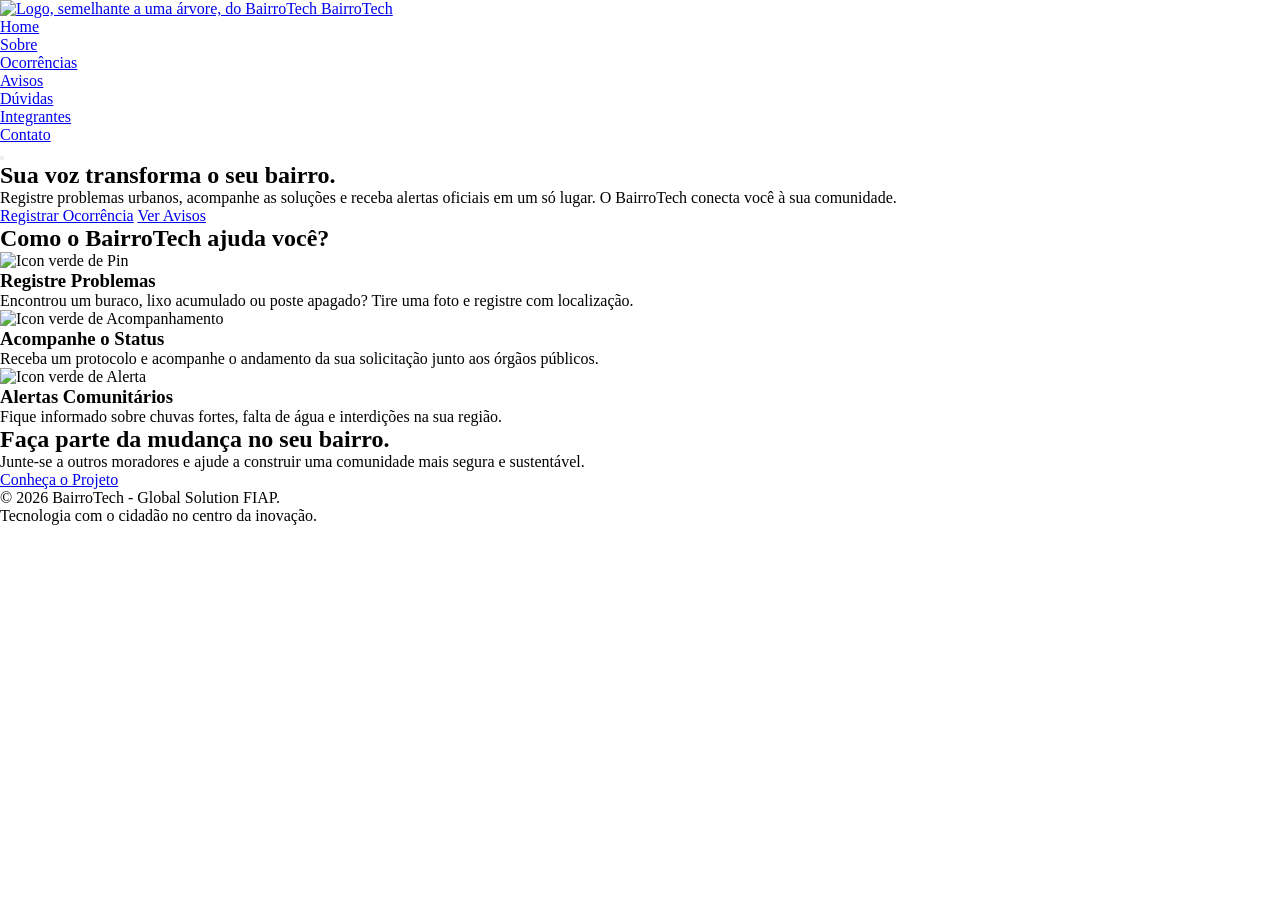
==== index.html @ 001dce19 "feat: cria estrutura inicial do index e adiciona paleta de cores no css" ====
<!DOCTYPE html>
<html lang="pt-BR">
  <head>
      <meta charset="UTF-8">
      <meta name="viewport" content="width=device-width, initial-scale=1.0">
      <!--título da aba do navegador-->
      <title>BairroTech | Tecnologia com o cidadão</title>
      <!--descrição do site para SEO(Google)-->
      <meta name="description" content="Plataforma digital para registro de ocorrências urbanas e avisos comunitários. Projeto CitizenTech - FIAP.">
      <!--fontes do Google Fonts-->
      <link rel="preconnect" href="https://fonts.googleapis.com">
      <link rel="preconnect" href="https://fonts.gstatic.com" crossorigin>
      <link href="https://fonts.googleapis.com/css2?family=Inter:wght@400;500;600&family=Montserrat:wght@700&display=swap" rel="stylesheet">
      <!--arquivo css principal-->
      <link rel="stylesheet" href="css/style.css">
   </head>
   <body>
       <!--cabeçalho e menu-->
       <header class="header">
           <div class="container header-content">
              <!-- Logo (usando a imagem que você vai salvar) -->
               <a href="index.html" class="logo">
                  <img src="assets/images/logo_BairroTech_vs.png" alt="Logo, semelhante a uma árvore, do BairroTech" width="40">
                  <span>BairroTech</span>
               </a>

              <nav>
                 <ul class="menu">
                      <li><a href="index.html" class="ativo">Home</a></li>
                      <li><a href="sobre.html">Sobre</a></li>
                      <li><a href="ocorrencias.html">Ocorrências</a></li>
                      <li><a href="avisos.html">Avisos</a></li>
                      <li><a href="faq.html">Dúvidas</a></li>
                      <li><a href="integrantes.html">Integrantes</a></li>
                      <li><a href="contato.html">Contato</a></li>
                 </ul>
               </nav>

               <!-- Botão do Menu Mobile (Hambúrguer) -->
               <button class="menu-btn" id="btn-mobile" aria-label="Abrir Menu">
                   <span></span>
                   <span></span>
                   <span></span>
               </button>
           </div>
       </header>
       <main>
           <!-- SEÇÃO HERO (A primeira coisa que o usuário vê) -->
          <section class="hero">
              <div class="container hero-content">
                  <h1>Sua voz transforma o seu bairro.</h1>
                  <p>Registre problemas urbanos, acompanhe as soluções e receba alertas oficiais em um só lugar. O BairroTech conecta você à sua comunidade.</p>
                   <div class="hero-botoes">
                      <a href="ocorrencias.html" class="btn">Registrar Ocorrência</a>
                      <a href="avisos.html" class="btn btn-secundario">Ver Avisos</a>
                  </div>
               </div>
          </section>

          <!-- SEÇÃO: COMO FUNCIONA (Cards explicativos) -->
          <section class="como-funciona">
              <div class="container">
                  <h2>Como o BairroTech ajuda você?</h2>
                
                  <div class="cards-grid">
                      <!-- Card 1 -->
                      <article class="card">
                          <!-- Use um ícone ou emoji simples para o primeiro semestre -->
                          <div class="card-icon"><img src="assets/icons/pin.svg" alt="Icon verde de Pin" class="card-icon-img"></div>
                          <h3>Registre Problemas</h3>
                          <p>Encontrou um buraco, lixo acumulado ou poste apagado? Tire uma foto e registre com localização.</p>
                      </article>

                      <!-- Card 2 -->
                      <article class="card">
                          <div class="card-icon"><img src="assets/icons/acompanha.svg" alt="Icon verde de Acompanhamento" class="card-icon-img"></div>
                          <h3>Acompanhe o Status</h3>
                          <p>Receba um protocolo e acompanhe o andamento da sua solicitação junto aos órgãos públicos.</p>
                      </article>

                       <!-- Card 3 -->
                      <article class="card">
                          <div class="card-icon"><img src="assets/icons/alerta.svg" alt=" Icon verde de Alerta" class="card-icon-img"></div>
                          <h3>Alertas Comunitários</h3>
                          <p>Fique informado sobre chuvas fortes, falta de água e interdições na sua região.</p>
                      </article>
                   </div>
                </div>
           </section>

          <!-- SEÇÃO: Chamada para ação -->
           <section class="cta-final">
               <div class="container">
                   <h2>Faça parte da mudança no seu bairro.</h2>
                   <p>Junte-se a outros moradores e ajude a construir uma comunidade mais segura e sustentável.</p>
                   <a href="sobre.html" class="btn">Conheça o Projeto</a>
               </div>
           </section>
       </main>
       <footer class="footer">
          <div class="container footer-content">
              <div class="footer-info">
                  <p>&copy; 2026 BairroTech - Global Solution FIAP.</p>
                  <p>Tecnologia com o cidadão no centro da inovação.</p>
              </div>
          </div>
       </footer>
   </body>
</html>
---- css/style.css ----
:root {
    /* - PALETA - */
    
    /* Fundos */
    --fundo-principal: #121212;     
    --fundo-card: #1E293B;          
    
    /* Destaques */
    --verde-destaque: #10B981;      
    --verde-hover: #059669;         
    /* Textos */
    --texto-principal: #FFFFFF;     
    --texto-secundario: #94A3B8;    
    
    /* Fontes */
    --font-titulos: 'Montserrat', sans-serif;
    --font-textos: 'Inter', sans-serif;
}
/* Reset básico de estilos */
* {
    margin: 0;
    padding: 0;
    box-sizing: border-box;
}
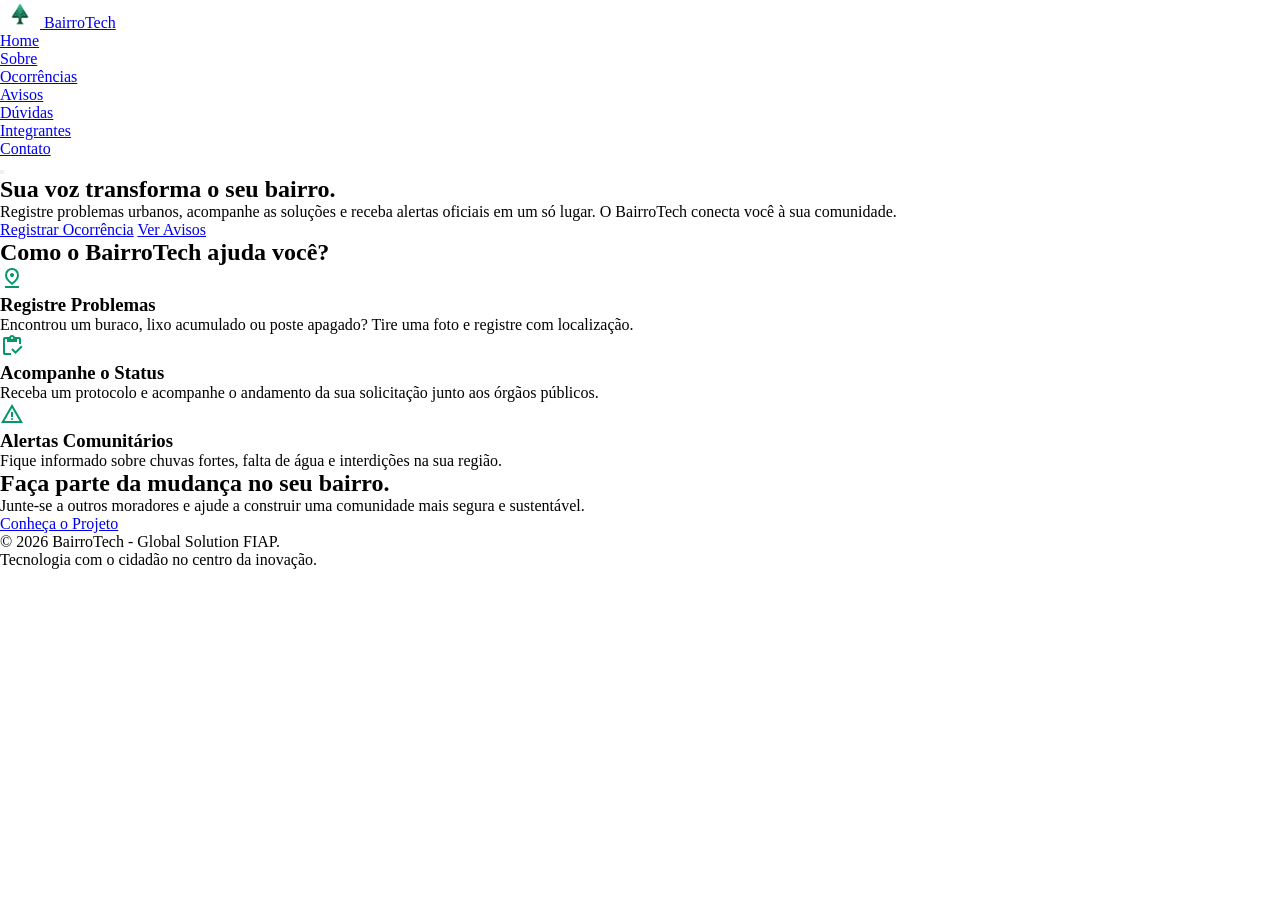
==== commit a9dbeb1b: "feat: correção do alt dos icons" ====
--- a/index.html
+++ b/index.html
@@ -66,7 +66,7 @@
                       <!-- Card 1 -->
                       <article class="card">
                           <!-- Use um ícone ou emoji simples para o primeiro semestre -->
-                          <div class="card-icon"><img src="assets/icons/pin.svg" alt="Icon verde de Pin" class="card-icon-img"></div>
+                          <div class="card-icon"><img src="assets/icons/pin.svg" alt="Icon verde de localização" class="card-icon-img"></div>
                           <h3>Registre Problemas</h3>
                           <p>Encontrou um buraco, lixo acumulado ou poste apagado? Tire uma foto e registre com localização.</p>
                       </article>
@@ -80,7 +80,7 @@
 
                        <!-- Card 3 -->
                       <article class="card">
-                          <div class="card-icon"><img src="assets/icons/alerta.svg" alt=" Icon verde de Alerta" class="card-icon-img"></div>
+                          <div class="card-icon"><img src="assets/icons/alerta.svg" alt=" Icon verde de alerta" class="card-icon-img"></div>
                           <h3>Alertas Comunitários</h3>
                           <p>Fique informado sobre chuvas fortes, falta de água e interdições na sua região.</p>
                       </article>
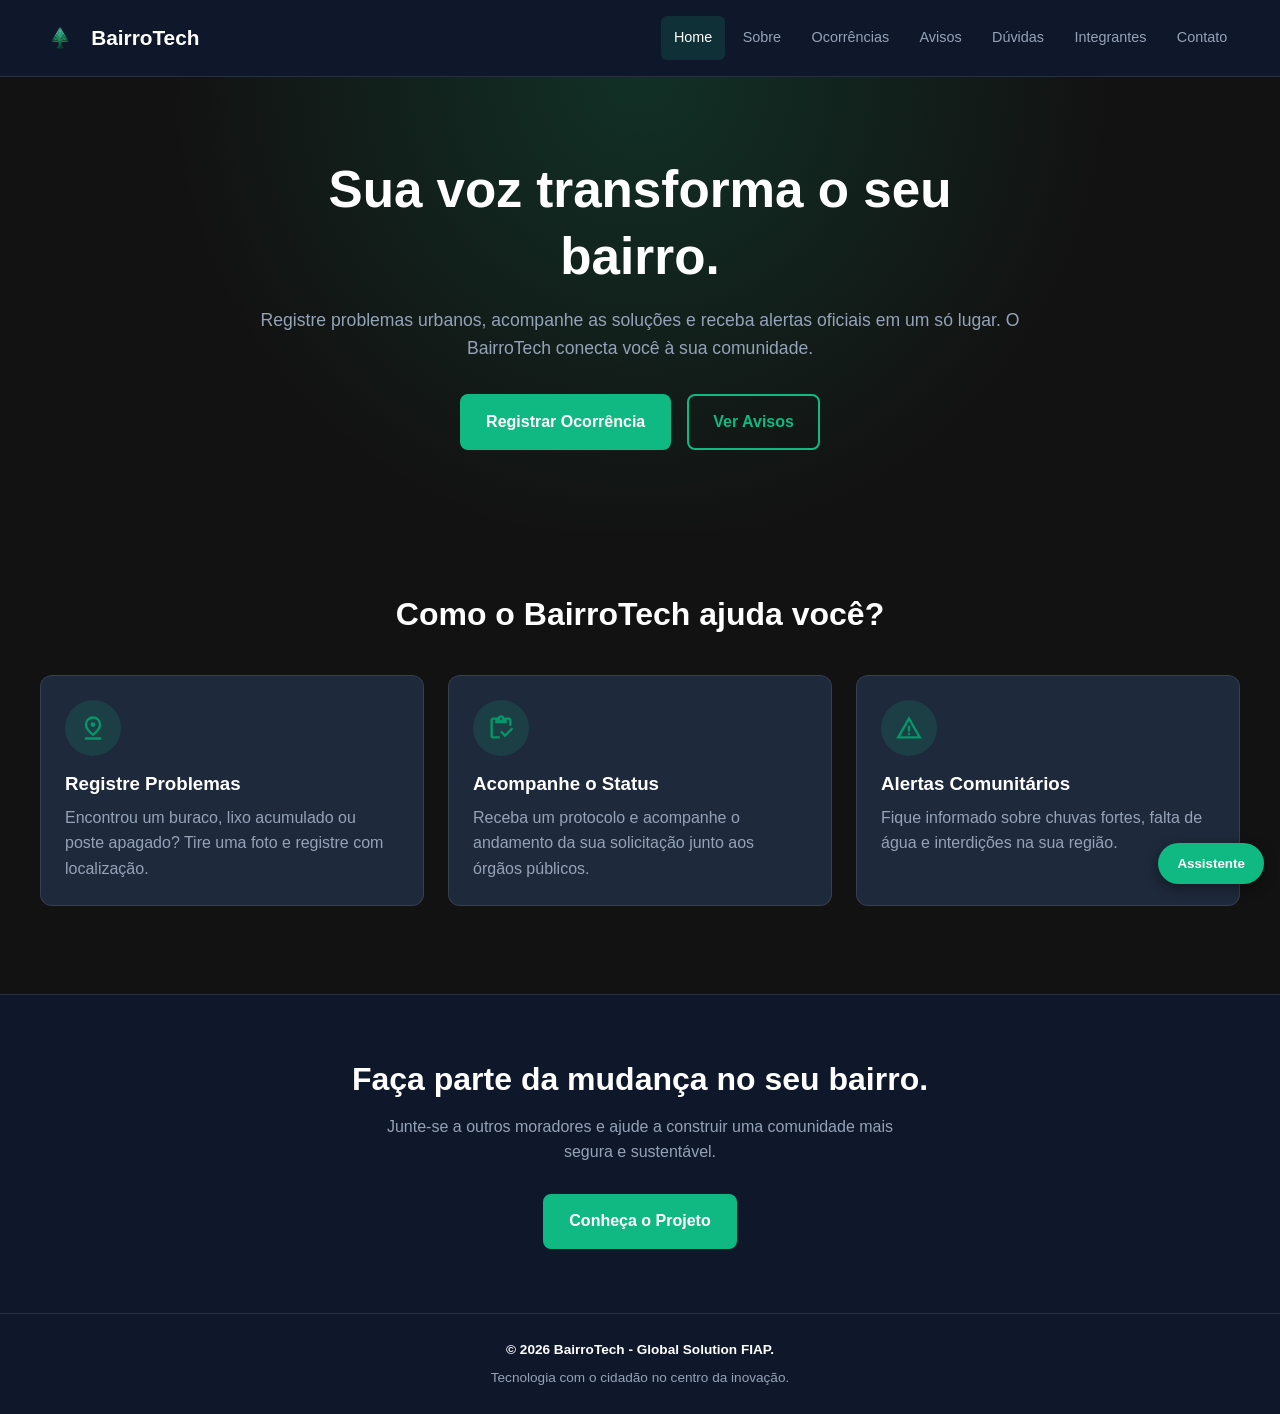
==== commit 294a782a: "feat: adiciona atalho para webchat em todas as páginas html" ====
--- a/index.html
+++ b/index.html
@@ -1,109 +1,150 @@
-<!DOCTYPE html>
+<!doctype html>
 <html lang="pt-BR">
   <head>
-      <meta charset="UTF-8">
-      <meta name="viewport" content="width=device-width, initial-scale=1.0">
-      <!--título da aba do navegador-->
-      <title>BairroTech | Tecnologia com o cidadão</title>
-      <!--descrição do site para SEO(Google)-->
-      <meta name="description" content="Plataforma digital para registro de ocorrências urbanas e avisos comunitários. Projeto CitizenTech - FIAP.">
-      <!--fontes do Google Fonts-->
-      <link rel="preconnect" href="https://fonts.googleapis.com">
-      <link rel="preconnect" href="https://fonts.gstatic.com" crossorigin>
-      <link href="https://fonts.googleapis.com/css2?family=Inter:wght@400;500;600&family=Montserrat:wght@700&display=swap" rel="stylesheet">
-      <!--arquivo css principal-->
-      <link rel="stylesheet" href="css/style.css">
-   </head>
-   <body>
-       <!--cabeçalho e menu-->
-       <header class="header">
-           <div class="container header-content">
-              <!-- Logo (usando a imagem que você vai salvar) -->
-               <a href="index.html" class="logo">
-                  <img src="assets/images/logo_BairroTech_vs.png" alt="Logo, semelhante a uma árvore, do BairroTech" width="40">
-                  <span>BairroTech</span>
-               </a>
+    <meta charset="UTF-8" />
+    <meta name="viewport" content="width=device-width, initial-scale=1.0" />
+    <!--título da aba do navegador-->
+    <title>BairroTech | Tecnologia com o cidadão</title>
+    <!--descrição do site para SEO(Google)-->
+    <meta
+      name="description"
+      content="Plataforma digital para registro de ocorrências urbanas e avisos comunitários. Projeto CitizenTech - FIAP."
+    />
+    <!--fontes do Google Fonts-->
+    <link rel="preconnect" href="https://fonts.googleapis.com" />
+    <link rel="preconnect" href="https://fonts.gstatic.com" crossorigin />
+    <link
+      href="https://fonts.googleapis.com/css2?family=Inter:wght@400;500;600&family=Montserrat:wght@700&display=swap"
+      rel="stylesheet"
+    />
+    <!--arquivo css principal-->
+    <link rel="stylesheet" href="css/style.css" />
+    <link rel="stylesheet" href="css/componentes.css" />
+  </head>
+  <body>
+    <!--cabeçalho e menu-->
+    <header class="header">
+      <div class="container header-content">
+        <!-- Logo -->
+        <a href="index.html" class="logo">
+          <img
+            src="assets/images/logo_BairroTech_vs.png"
+            alt="Logo do BairroTech"
+            width="40"
+          />
+          <span>BairroTech</span>
+        </a>
 
-              <nav>
-                 <ul class="menu">
-                      <li><a href="index.html" class="ativo">Home</a></li>
-                      <li><a href="sobre.html">Sobre</a></li>
-                      <li><a href="ocorrencias.html">Ocorrências</a></li>
-                      <li><a href="avisos.html">Avisos</a></li>
-                      <li><a href="faq.html">Dúvidas</a></li>
-                      <li><a href="integrantes.html">Integrantes</a></li>
-                      <li><a href="contato.html">Contato</a></li>
-                 </ul>
-               </nav>
+        <nav>
+          <ul class="menu">
+            <li><a href="index.html" class="ativo">Home</a></li>
+            <li><a href="sobre.html">Sobre</a></li>
+            <li><a href="ocorrencias.html">Ocorrências</a></li>
+            <li><a href="avisos.html">Avisos</a></li>
+            <li><a href="faq.html">Dúvidas</a></li>
+            <li><a href="integrantes.html">Integrantes</a></li>
+            <li><a href="contato.html">Contato</a></li>
+          </ul>
+        </nav>
 
-               <!-- Botão do Menu Mobile (Hambúrguer) -->
-               <button class="menu-btn" id="btn-mobile" aria-label="Abrir Menu">
-                   <span></span>
-                   <span></span>
-                   <span></span>
-               </button>
-           </div>
-       </header>
-       <main>
-           <!-- SEÇÃO HERO (A primeira coisa que o usuário vê) -->
-          <section class="hero">
-              <div class="container hero-content">
-                  <h1>Sua voz transforma o seu bairro.</h1>
-                  <p>Registre problemas urbanos, acompanhe as soluções e receba alertas oficiais em um só lugar. O BairroTech conecta você à sua comunidade.</p>
-                   <div class="hero-botoes">
-                      <a href="ocorrencias.html" class="btn">Registrar Ocorrência</a>
-                      <a href="avisos.html" class="btn btn-secundario">Ver Avisos</a>
-                  </div>
-               </div>
-          </section>
+        <!-- Botão do Menu Mobile (Hambúrguer) -->
+        <button class="menu-btn" id="btn-mobile" aria-label="Abrir Menu">
+          <span></span>
+          <span></span>
+          <span></span>
+        </button>
+      </div>
+    </header>
+    <main>
+      <!-- SEÇÃO HERO -->
+      <section class="hero">
+        <div class="container hero-content">
+          <h1>Sua voz transforma o seu bairro.</h1>
+          <p>
+            Registre problemas urbanos, acompanhe as soluções e receba alertas
+            oficiais em um só lugar. O BairroTech conecta você à sua comunidade.
+          </p>
+          <div class="hero-botoes">
+            <a href="ocorrencias.html" class="btn">Registrar Ocorrência</a>
+            <a href="avisos.html" class="btn btn-secundario">Ver Avisos</a>
+          </div>
+        </div>
+      </section>
 
-          <!-- SEÇÃO: COMO FUNCIONA (Cards explicativos) -->
-          <section class="como-funciona">
-              <div class="container">
-                  <h2>Como o BairroTech ajuda você?</h2>
-                
-                  <div class="cards-grid">
-                      <!-- Card 1 -->
-                      <article class="card">
-                          <!-- Use um ícone ou emoji simples para o primeiro semestre -->
-                          <div class="card-icon"><img src="assets/icons/pin.svg" alt="Icon verde de localização" class="card-icon-img"></div>
-                          <h3>Registre Problemas</h3>
-                          <p>Encontrou um buraco, lixo acumulado ou poste apagado? Tire uma foto e registre com localização.</p>
-                      </article>
+      <!-- SEÇÃO: COMO FUNCIONA (Cards explicativos) -->
+      <section class="como-funciona">
+        <div class="container">
+          <h2>Como o BairroTech ajuda você?</h2>
 
-                      <!-- Card 2 -->
-                      <article class="card">
-                          <div class="card-icon"><img src="assets/icons/acompanha.svg" alt="Icon verde de Acompanhamento" class="card-icon-img"></div>
-                          <h3>Acompanhe o Status</h3>
-                          <p>Receba um protocolo e acompanhe o andamento da sua solicitação junto aos órgãos públicos.</p>
-                      </article>
+          <div class="cards-grid">
+            <!-- Card 1 -->
+            <article class="card">
+              <div class="card-icon">
+                <img src="assets/icons/pin.svg" alt="" class="card-icon-img" />
+              </div>
+              <h3>Registre Problemas</h3>
+              <p>
+                Encontrou um buraco, lixo acumulado ou poste apagado? Tire uma
+                foto e registre com localização.
+              </p>
+            </article>
 
-                       <!-- Card 3 -->
-                      <article class="card">
-                          <div class="card-icon"><img src="assets/icons/alerta.svg" alt=" Icon verde de alerta" class="card-icon-img"></div>
-                          <h3>Alertas Comunitários</h3>
-                          <p>Fique informado sobre chuvas fortes, falta de água e interdições na sua região.</p>
-                      </article>
-                   </div>
-                </div>
-           </section>
+            <!-- Card 2 -->
+            <article class="card">
+              <div class="card-icon">
+                <img
+                  src="assets/icons/acompanha.svg"
+                  alt=""
+                  class="card-icon-img"
+                />
+              </div>
+              <h3>Acompanhe o Status</h3>
+              <p>
+                Receba um protocolo e acompanhe o andamento da sua solicitação
+                junto aos órgãos públicos.
+              </p>
+            </article>
 
-          <!-- SEÇÃO: Chamada para ação -->
-           <section class="cta-final">
-               <div class="container">
-                   <h2>Faça parte da mudança no seu bairro.</h2>
-                   <p>Junte-se a outros moradores e ajude a construir uma comunidade mais segura e sustentável.</p>
-                   <a href="sobre.html" class="btn">Conheça o Projeto</a>
-               </div>
-           </section>
-       </main>
-       <footer class="footer">
-          <div class="container footer-content">
-              <div class="footer-info">
-                  <p>&copy; 2026 BairroTech - Global Solution FIAP.</p>
-                  <p>Tecnologia com o cidadão no centro da inovação.</p>
+            <!-- Card 3 -->
+            <article class="card">
+              <div class="card-icon">
+                <img
+                  src="assets/icons/alerta.svg"
+                  alt=""
+                  class="card-icon-img"
+                />
               </div>
+              <h3>Alertas Comunitários</h3>
+              <p>
+                Fique informado sobre chuvas fortes, falta de água e interdições
+                na sua região.
+              </p>
+            </article>
           </div>
-       </footer>
-   </body>
-</html>+        </div>
+      </section>
+
+      <!-- SEÇÃO: Chamada para ação -->
+      <section class="cta-final">
+        <div class="container">
+          <h2>Faça parte da mudança no seu bairro.</h2>
+          <p>
+            Junte-se a outros moradores e ajude a construir uma comunidade mais
+            segura e sustentável.
+          </p>
+          <a href="sobre.html" class="btn">Conheça o Projeto</a>
+        </div>
+      </section>
+    </main>
+    <footer class="footer">
+      <div class="container footer-content">
+        <div class="footer-info">
+          <p>&copy; 2026 BairroTech - Global Solution FIAP.</p>
+          <p>Tecnologia com o cidadão no centro da inovação.</p>
+        </div>
+      </div>
+    </footer>
+    <script src="js/menu.js"></script>
+    <script src="js/webchat.js"></script>
+  </body>
+</html>
--- a/css/style.css
+++ b/css/style.css
@@ -1,24 +1,474 @@
+
 :root {
-    /* - PALETA - */
-    
+    /* PALETA DE CORES */
+
     /* Fundos */
-    --fundo-principal: #121212;     
-    --fundo-card: #1E293B;          
-    
+    --fundo-principal: #121212;
+    --fundo-card: #1E293B;
+    --fundo-header: #0F172A;
+    --fundo-rodape: #0F172A;
+
     /* Destaques */
-    --verde-destaque: #10B981;      
-    --verde-hover: #059669;         
+    --verde-destaque: #10B981;
+    --verde-hover: #059669;
+
     /* Textos */
-    --texto-principal: #FFFFFF;     
-    --texto-secundario: #94A3B8;    
-    
+    --texto-principal: #FFFFFF;
+    --texto-secundario: #94A3B8;
+
+    /* Bordas */
+    --borda-padrao: rgba(148, 163, 184, 0.18);
+
     /* Fontes */
     --font-titulos: 'Montserrat', sans-serif;
     --font-textos: 'Inter', sans-serif;
-}
-/* Reset básico de estilos */
+
+    /* Layout */
+    --largura-container: 1200px;
+    --transicao: 0.2s ease;
+}
+
+/* RESET */
 * {
     margin: 0;
     padding: 0;
     box-sizing: border-box;
 }
+
+/* CONFIGURAÇÕES GERAIS */
+html {
+    scroll-behavior: smooth;
+}
+
+body {
+    min-height: 100vh;
+    display: flex;
+    flex-direction: column;
+    background-color: var(--fundo-principal);
+    color: var(--texto-principal);
+    font-family: var(--font-textos);
+    line-height: 1.6;
+}
+
+main {
+    width: 100%;
+    flex: 1;
+}
+
+h1,
+h2,
+h3,
+h4 {
+    font-family: var(--font-titulos);
+    line-height: 1.3;
+}
+
+p {
+    color: var(--texto-secundario);
+}
+
+a {
+    color: inherit;
+    text-decoration: none;
+}
+
+img {
+    max-width: 100%;
+    height: auto;
+    display: block;
+}
+
+button {
+    font-family: inherit;
+    cursor: pointer;
+}
+
+/* CONTAINER PADRÃO */
+.container {
+    width: min(calc(100% - 2rem), var(--largura-container));
+    margin-left: auto;
+    margin-right: auto;
+}
+
+/* CABEÇALHO */
+.header {
+    width: 100%;
+    background-color: var(--fundo-header);
+    border-bottom: 1px solid var(--borda-padrao);
+    position: relative;
+    z-index: 100;
+}
+
+.header-content {
+    min-height: 76px;
+    display: flex;
+    align-items: center;
+    justify-content: space-between;
+    gap: 1.5rem;
+    position: relative;
+}
+
+/* LOGO */
+.logo {
+    display: flex;
+    align-items: center;
+    gap: 0.7rem;
+    color: var(--texto-principal);
+    font-family: var(--font-titulos);
+    font-size: 1.3rem;
+    font-weight: 700;
+    flex-shrink: 0;
+}
+
+.logo img {
+    width: 40px;
+    height: 40px;
+    object-fit: contain;
+}
+
+/* MENU DE NAVEGAÇÃO */
+.header-content nav {
+    margin-left: auto;
+}
+
+.menu {
+    list-style: none;
+    display: flex;
+    align-items: center;
+    gap: 0.3rem;
+}
+
+.menu li {
+    display: flex;
+}
+
+.menu a {
+    display: block;
+    padding: 0.65rem 0.8rem;
+    border-radius: 6px;
+    color: var(--texto-secundario);
+    font-size: 0.9rem;
+    font-weight: 500;
+    transition: var(--transicao);
+}
+
+.menu a:hover,
+.menu a.ativo {
+    color: var(--texto-principal);
+    background-color: rgba(16, 185, 129, 0.15);
+}
+
+.menu a:hover {
+    color: var(--verde-destaque);
+}
+
+/* ACESSIBILIDADE DO MENU */
+.menu a:focus-visible,
+.logo:focus-visible,
+.menu-btn:focus-visible {
+    outline: 2px solid var(--verde-destaque);
+    outline-offset: 4px;
+}
+
+/* BOTÃO HAMBÚRGUER */
+.menu-btn {
+    display: none;
+    flex-direction: column;
+    justify-content: center;
+    align-items: center;
+    gap: 5px;
+    width: 42px;
+    height: 42px;
+    padding: 8px;
+    border: 1px solid var(--borda-padrao);
+    border-radius: 6px;
+    background-color: transparent;
+}
+
+.menu-btn span {
+    display: block;
+    width: 22px;
+    height: 2px;
+    border-radius: 2px;
+    background-color: var(--texto-principal);
+    transition: var(--transicao);
+}
+
+/* RODAPÉ */
+.footer {
+    width: 100%;
+    margin-top: auto;
+    background-color: var(--fundo-rodape);
+    border-top: 1px solid var(--borda-padrao);
+}
+
+.footer-content {
+    min-height: 100px;
+    display: flex;
+    align-items: center;
+    justify-content: center;
+    padding-top: 1.5rem;
+    padding-bottom: 1.5rem;
+}
+
+.footer-info {
+    display: flex;
+    flex-direction: column;
+    align-items: center;
+    gap: 0.35rem;
+    text-align: center;
+}
+
+.footer-info p {
+    font-size: 0.85rem;
+    color: var(--texto-secundario);
+}
+
+.footer-info p:first-child {
+    color: var(--texto-principal);
+    font-weight: 600;
+}
+
+/* RESPONSIVIDADE - TABLET E CELULAR */
+@media (max-width: 900px) {
+
+    .header-content {
+        min-height: 70px;
+    }
+
+    .menu-btn {
+        display: flex;
+    }
+
+    .header-content nav {
+        position: absolute;
+        top: 100%;
+        left: 0;
+        right: 0;
+        width: 100%;
+        margin: 0;
+        background-color: var(--fundo-header);
+        border-top: 1px solid var(--borda-padrao);
+    }
+
+    .menu {
+        display: none;
+        flex-direction: column;
+        align-items: stretch;
+        gap: 0.3rem;
+        padding: 1rem;
+    }
+
+    /* Classe que será utilizada pelo JavaScript do menu */
+    .menu.aberto {
+        display: flex;
+    }
+
+    .menu li,
+    .menu a {
+        width: 100%;
+    }
+
+    .menu a {
+        padding: 0.85rem 1rem;
+    }
+}
+
+/* RESPONSIVIDADE - CELULARES */
+@media (max-width: 480px) {
+
+    .container {
+        width: calc(100% - 1.5rem);
+    }
+
+    .header-content {
+        min-height: 65px;
+        gap: 0.5rem;
+    }
+
+    .logo {
+        font-size: 1.05rem;
+        gap: 0.5rem;
+    }
+
+    .logo img {
+        width: 35px;
+        height: 35px;
+    }
+
+    .footer-content {
+        min-height: 90px;
+        padding: 1.2rem 0.5rem;
+    }
+
+    .footer-info p {
+        font-size: 0.78rem;
+    }
+}
+
+.aviso[hidden],
+.lista-vazia[hidden] {
+    display: none;
+}
+
+/* ------------------------------------------------
+   ESTILIZAÇÃO DO MENU HAMBÚRGUER
+   ----------------------------------------- */
+
+/* Vira um X quando aberto */
+.menu-btn.aberto span:nth-child(1) {
+    transform: translateY(7px) rotate(45deg);
+}
+
+.menu-btn.aberto span:nth-child(2) {
+    opacity: 0;
+}
+
+.menu-btn.aberto span:nth-child(3) {
+    transform: translateY(-7px) rotate(-45deg);
+}
+
+/* ==========================================
+   ESTILIZAÇÃO DAS SEÇÕES DAS PÁGINAS
+   ========================================== */
+
+/* ATRIBUTO HIDDEN
+   Garante que elementos com hidden fiquem escondidos,
+   mesmo que outra classe defina display. */
+[hidden] {
+    display: none !important;
+}
+
+/* SEÇÃO HERO (index e introdução das páginas internas) */
+.hero {
+    padding: 5rem 0;
+    text-align: center;
+    background:
+        radial-gradient(circle at 50% 0%, rgba(16, 185, 129, 0.18), transparent 60%),
+        var(--fundo-principal);
+}
+
+.hero-content {
+    max-width: 760px;
+    margin-left: auto;
+    margin-right: auto;
+}
+
+.hero h1 {
+    font-size: clamp(2rem, 5vw, 3.2rem);
+    margin-bottom: 1rem;
+}
+
+.hero p {
+    font-size: 1.1rem;
+    margin-bottom: 2rem;
+}
+
+.hero-botoes {
+    justify-content: center;
+}
+
+/* VARIAÇÃO DO HERO NAS PÁGINAS INTERNAS */
+.sobre-hero {
+    padding: 3.5rem 0;
+}
+
+.sobre-hero p {
+    margin-bottom: 0;
+}
+
+/* SEÇÕES DE CONTEÚDO (PÁGINAS INTERNAS) */
+.sobre-secao {
+    padding: 3.5rem 0;
+}
+
+.sobre-secao-alt {
+    background-color: var(--fundo-header);
+    border-top: 1px solid var(--borda-padrao);
+    border-bottom: 1px solid var(--borda-padrao);
+}
+
+.sobre-secao h2 {
+    font-size: clamp(1.4rem, 3vw, 1.9rem);
+    margin-bottom: 1rem;
+}
+
+.sobre-secao p {
+    max-width: 75ch;
+    margin-bottom: 1rem;
+}
+
+/* SEÇÃO COMO FUNCIONA (INDEX) */
+.como-funciona {
+    padding: 4rem 0;
+}
+
+.como-funciona h2 {
+    text-align: center;
+    font-size: clamp(1.5rem, 3vw, 2rem);
+    margin-bottom: 2.5rem;
+}
+
+/* CHAMADA FINAL PARA AÇÃO */
+.cta-final {
+    padding: 4rem 0;
+    text-align: center;
+    background-color: var(--fundo-header);
+    border-top: 1px solid var(--borda-padrao);
+}
+
+.cta-final h2 {
+    font-size: clamp(1.5rem, 3vw, 2rem);
+    margin-bottom: 0.8rem;
+}
+
+.cta-final p {
+    max-width: 60ch;
+    margin: 0 auto 1.8rem;
+}
+
+/* RESPONSIVIDADE - TABLET E CELULAR */
+@media (max-width: 900px) {
+
+    .hero {
+        padding: 4rem 0;
+    }
+
+    .como-funciona,
+    .cta-final {
+        padding: 3rem 0;
+    }
+}
+
+/* RESPONSIVIDADE - CELULARES */
+@media (max-width: 480px) {
+
+    .hero {
+        padding: 3rem 0;
+    }
+
+    .sobre-hero {
+        padding: 2.5rem 0;
+    }
+
+    .hero p {
+        font-size: 1rem;
+    }
+
+    .hero-botoes {
+        flex-direction: column;
+    }
+
+    .hero-botoes .btn {
+        width: 100%;
+        text-align: center;
+    }
+
+    .sobre-secao {
+        padding: 2.5rem 0;
+    }
+
+    .cards-grid {
+        grid-template-columns: 1fr;
+    }
+}
--- a/css/componentes.css
+++ b/css/componentes.css
@@ -0,0 +1,714 @@
+/* ==========================================================
+   PÁGINA DE AVISOS (avisos.html)
+   Estilos exclusivos dos cards de aviso. O visual base do card
+   (fundo, borda, padding) vem da classe .card do componentes.css.
+   ========================================================== */
+
+/* Cor de cada tipo de aviso.
+   O valor vem do atributo data-tipo do card no HTML.
+   --aviso-cor: cor forte (texto e borda)
+   --aviso-fundo: mesma cor, translúcida (fundo da etiqueta) */
+
+.aviso[data-tipo="agua"] {
+    --aviso-cor: #38BDF8;
+    --aviso-fundo: rgba(56, 189, 248, 0.15);
+}
+
+.aviso[data-tipo="chuva"] {
+    --aviso-cor: #94A3B8;
+    --aviso-fundo: rgba(148, 163, 184, 0.18);
+}
+
+.aviso[data-tipo="enchente"] {
+    --aviso-cor: #F59E0B;
+    --aviso-fundo: rgba(245, 158, 11, 0.15);
+}
+
+.aviso[data-tipo="interdicao"] {
+    --aviso-cor: #EF4444;
+    --aviso-fundo: rgba(239, 68, 68, 0.15);
+}
+
+/* Card do aviso: coluna com espaço entre os itens
+   e faixa colorida na esquerda, conforme o tipo */
+
+.card.aviso {
+    display: flex;
+    flex-direction: column;
+    gap: 0.6rem;
+    border-left: 4px solid var(--aviso-cor);
+}
+
+/* Etiqueta com o tipo do aviso (ex.: "Falta de água") */
+
+.aviso-tag {
+    align-self: flex-start;
+    padding: 0.25rem 0.7rem;
+    border-radius: 999px;
+    background-color: var(--aviso-fundo);
+    color: var(--aviso-cor);
+    font-size: 0.78rem;
+    font-weight: 600;
+}
+
+/* Título do aviso */
+
+.aviso h3 {
+    font-size: 1.1rem;
+    color: var(--texto-principal);
+}
+
+/* Texto do aviso (sem a margem extra que .sobre-secao p coloca) */
+
+.aviso p {
+    margin-bottom: 0;
+}
+
+/* Linha final com bairro e fonte (ex.: "Bairro: Mooca · Fonte: Sabesp").
+   margin-top: auto empurra a linha para o fim do card */
+   
+.aviso-info {
+    margin-top: auto;
+    padding-top: 0.8rem;
+    border-top: 1px solid var(--borda-padrao);
+    font-size: 0.82rem;
+}
+
+/* ==========================================================
+   COMPONENTES REUTILIZÁVEIS
+   Botões, cards, formulários, acordeão, lista de ocorrências
+   e filtros. Usa as variáveis do style.css (:root).
+   ========================================================== */
+
+/* ---------- BOTÕES ---------- */
+/* .btn = botão principal (verde). .btn-secundario = só contorno. */
+
+.btn {
+    display: inline-flex;
+    align-items: center;
+    justify-content: center;
+    gap: 0.5rem;
+    padding: 0.8rem 1.5rem;
+    border: 2px solid var(--verde-destaque);
+    border-radius: 8px;
+    background-color: var(--verde-destaque);
+    color: #FFFFFF;
+    font-size: 1rem;
+    font-weight: 600;
+    text-align: center;
+    transition: var(--transicao);
+}
+
+.btn:hover {
+    background-color: var(--verde-hover);
+    border-color: var(--verde-hover);
+}
+
+.btn:focus-visible {
+    outline: 2px solid var(--verde-destaque);
+    outline-offset: 3px;
+}
+
+.btn:disabled {
+    opacity: 0.5;
+    cursor: not-allowed;
+}
+
+.btn-secundario {
+    background-color: transparent;
+    color: var(--verde-destaque);
+}
+
+.btn-secundario:hover {
+    background-color: rgba(16, 185, 129, 0.15);
+    border-color: var(--verde-destaque);
+}
+.btn-apoiar {
+    margin-top: 0.5rem;
+    padding: 0.4rem 0.9rem;
+    font-size: 0.9rem;
+}
+.contador-avisos {
+    font-size: 0.9rem;
+    margin: 1rem 0;
+}
+
+/* Botões lado a lado (hero da home) */
+.hero-botoes {
+    display: flex;
+    flex-wrap: wrap;
+    gap: 1rem;
+}
+
+/* ---------- CARDS ---------- */
+
+.card {
+    padding: 1.5rem;
+    background-color: var(--fundo-card);
+    border: 1px solid var(--borda-padrao);
+    border-radius: 12px;
+    transition: var(--transicao);
+}
+
+.card:hover {
+    transform: translateY(-4px);
+    border-color: var(--verde-destaque);
+}
+
+.card h3 {
+    margin-bottom: 0.5rem;
+    color: var(--texto-principal);
+}
+
+/* Ícone redondo no topo do card (home) */
+.card-icon {
+    display: flex;
+    align-items: center;
+    justify-content: center;
+    width: 56px;
+    height: 56px;
+    margin-bottom: 1rem;
+    border-radius: 50%;
+    background-color: rgba(16, 185, 129, 0.15);
+}
+
+.card-icon-img {
+    width: 28px;
+    height: 28px;
+    object-fit: contain;
+}
+
+/* Grade que organiza os cards (celular = 1 coluna) */
+.cards-grid {
+    display: grid;
+    grid-template-columns: 1fr;
+    gap: 1.2rem;
+    margin-top: 1.5rem;
+}
+
+/* ---------- FORMULÁRIO (com estados de erro e sucesso) ---------- */
+
+.formulario {
+    display: flex;
+    flex-direction: column;
+    gap: 1.2rem;
+    max-width: 640px;
+    margin-top: 1.5rem;
+}
+
+.campo {
+    display: flex;
+    flex-direction: column;
+    gap: 0.4rem;
+}
+
+.campo label,
+.filtros label {
+    color: var(--texto-principal);
+    font-size: 0.9rem;
+    font-weight: 600;
+}
+
+.campo input,
+.campo select,
+.campo textarea {
+    width: 100%;
+    padding: 0.75rem 1rem;
+    background-color: var(--fundo-header);
+    border: 1px solid var(--borda-padrao);
+    border-radius: 8px;
+    color: var(--texto-principal);
+    font-family: inherit;
+    font-size: 1rem;
+    transition: var(--transicao);
+}
+
+.campo textarea {
+    min-height: 120px;
+    resize: vertical;
+}
+
+.campo input::placeholder,
+.campo textarea::placeholder {
+    color: var(--texto-secundario);
+}
+
+.campo input:focus,
+.campo select:focus,
+.campo textarea:focus {
+    outline: none;
+    border-color: var(--verde-destaque);
+    box-shadow: 0 0 0 3px rgba(16, 185, 129, 0.25);
+}
+
+/* ERRO: o JS coloca a classe .campo-erro no .campo
+   e escreve o texto dentro do <span class="mensagem-erro"> */
+.campo-erro input,
+.campo-erro select,
+.campo-erro textarea {
+    border-color: #EF4444;
+}
+
+.campo-erro input:focus,
+.campo-erro select:focus,
+.campo-erro textarea:focus {
+    box-shadow: 0 0 0 3px rgba(239, 68, 68, 0.25);
+}
+
+.mensagem-erro {
+    min-height: 1.2em;
+    color: #EF4444;
+    font-size: 0.85rem;
+}
+
+/* SUCESSO NO CAMPO: o JS coloca .campo-sucesso no .campo */
+.campo-sucesso input,
+.campo-sucesso select,
+.campo-sucesso textarea {
+    border-color: var(--verde-destaque);
+}
+
+/* SUCESSO GERAL (protocolo gerado). Some com o atributo hidden. */
+.mensagem-sucesso {
+    margin-top: 1.5rem;
+    padding: 1rem 1.2rem;
+    background-color: rgba(16, 185, 129, 0.15);
+    border-left: 4px solid var(--verde-destaque);
+    border-radius: 8px;
+    color: var(--verde-destaque);
+    font-weight: 600;
+}
+
+.mensagem-sucesso[hidden] {
+    display: none;
+}
+
+/* ---------- ACORDEÃO (página de Dúvidas) ---------- */
+/* Funciona sem JS com:
+   <details class="acordeao-item"><summary>Pergunta</summary><p>Resposta</p></details> */
+
+.acordeao {
+    display: flex;
+    flex-direction: column;
+    gap: 0.8rem;
+    margin-top: 1.5rem;
+}
+
+.acordeao-item {
+    background-color: var(--fundo-card);
+    border: 1px solid var(--borda-padrao);
+    border-radius: 12px;
+    overflow: hidden;
+}
+
+.acordeao-item summary {
+    display: flex;
+    align-items: center;
+    justify-content: space-between;
+    gap: 1rem;
+    padding: 1rem 1.2rem;
+    color: var(--texto-principal);
+    font-weight: 600;
+    cursor: pointer;
+    list-style: none;
+}
+
+.acordeao-item summary::-webkit-details-marker {
+    display: none;
+}
+
+.acordeao-item summary::after {
+    content: "+";
+    color: var(--verde-destaque);
+    font-size: 1.4rem;
+    line-height: 1;
+}
+
+.acordeao-item[open] summary::after {
+    content: "−";
+}
+
+.acordeao-item summary:hover {
+    background-color: rgba(16, 185, 129, 0.08);
+}
+
+.acordeao-item summary:focus-visible {
+    outline: 2px solid var(--verde-destaque);
+    outline-offset: -2px;
+}
+
+.acordeao-item p {
+    padding: 0 1.2rem 1.2rem;
+    margin-bottom: 0;
+}
+
+/* ---------- LISTA DE OCORRÊNCIAS ---------- */
+/* Cada <li class="ocorrencia" data-status="aberta|andamento|resolvida">
+   é criado pelo ocorrencias.js */
+
+.lista-ocorrencias {
+    display: flex;
+    flex-direction: column;
+    gap: 1rem;
+    margin-top: 1.5rem;
+    list-style: none;
+}
+
+.ocorrencia {
+    display: flex;
+    flex-direction: column;
+    gap: 0.4rem;
+    padding: 1.2rem;
+    background-color: var(--fundo-card);
+    border: 1px solid var(--borda-padrao);
+    border-left: 4px solid var(--verde-destaque);
+    border-radius: 12px;
+}
+
+.ocorrencia h3 {
+    font-size: 1.05rem;
+    color: var(--texto-principal);
+}
+
+.ocorrencia p {
+    font-size: 0.9rem;
+}
+
+.ocorrencia-status {
+    align-self: flex-start;
+    padding: 0.2rem 0.7rem;
+    border-radius: 999px;
+    background-color: rgba(16, 185, 129, 0.15);
+    color: var(--verde-destaque);
+    font-size: 0.78rem;
+    font-weight: 600;
+}
+
+/* Etiqueta de prioridade (o JS define data-prioridade no <li>) */
+.ocorrencia-prioridade {
+    align-self: flex-start;
+    padding: 0.2rem 0.7rem;
+    border-radius: 999px;
+    font-size: 0.78rem;
+    font-weight: 600;
+    background-color: rgba(16, 185, 129, 0.15);
+    color: var(--verde-destaque);
+}
+
+.ocorrencia[data-prioridade="media"] .ocorrencia-prioridade {
+    background-color: rgba(245, 158, 11, 0.15);
+    color: #F59E0B;
+}
+
+.ocorrencia[data-prioridade="alta"] .ocorrencia-prioridade {
+    background-color: rgba(239, 68, 68, 0.15);
+    color: #EF4444;
+}
+.ocorrencia[data-status="aberta"] {
+    border-left-color: #EF4444;
+}
+
+.ocorrencia[data-status="aberta"] .ocorrencia-status {
+    background-color: rgba(239, 68, 68, 0.15);
+    color: #EF4444;
+}
+
+.ocorrencia[data-status="andamento"] {
+    border-left-color: #F59E0B;
+}
+
+.ocorrencia[data-status="andamento"] .ocorrencia-status {
+    background-color: rgba(245, 158, 11, 0.15);
+    color: #F59E0B;
+}
+.ocorrencia[data-prioridade="critica"] .ocorrencia-prioridade {
+    background-color: #B91C1C;
+    color: #FFFFFF;
+}
+
+/* Mensagem quando não há nada para mostrar (ocorrências e avisos) */
+.lista-vazia {
+    margin-top: 1.5rem;
+    padding: 1.5rem 1rem;
+    border: 2px dashed var(--borda-padrao);
+    border-radius: 12px;
+    text-align: center;
+}
+
+.lista-vazia[hidden] {
+    display: none;
+}
+
+/* ---------- FILTROS ---------- */
+/* Usado em avisos.html (2 campos) e ocorrencias.html (1 select) */
+
+.filtros {
+    display: flex;
+    flex-direction: column;
+    gap: 1rem;
+    margin-top: 1.5rem;
+}
+
+.filtros select,
+.filtros input[type="search"] {
+    width: 100%;
+    padding: 0.7rem 1rem;
+    background-color: var(--fundo-header);
+    border: 1px solid var(--borda-padrao);
+    border-radius: 8px;
+    color: var(--texto-principal);
+    font-family: inherit;
+    font-size: 0.95rem;
+    transition: var(--transicao);
+}
+
+.filtros select:focus,
+.filtros input[type="search"]:focus {
+    outline: none;
+    border-color: var(--verde-destaque);
+    box-shadow: 0 0 0 3px rgba(16, 185, 129, 0.25);
+}
+
+/* ==========================================================
+   MEDIA QUERIES (mobile primeiro)
+   Mesmos pontos do style.css: 480px e 900px.
+   Para testar: 375px (celular), 768px (tablet), 1280px (desktop)
+   ========================================================== */
+
+/* Tablet: a partir de 600px */
+@media (min-width: 600px) {
+
+    .cards-grid {
+        grid-template-columns: repeat(2, 1fr);
+        margin-bottom: 1.5rem;
+    }
+
+    .filtros {
+        flex-direction: row;
+        flex-wrap: wrap;
+        align-items: flex-end;
+    }
+
+    .filtros .campo {
+        flex: 1 1 240px;
+    }
+
+    .ocorrencia {
+        flex-direction: row;
+        align-items: center;
+        justify-content: space-between;
+        gap: 1rem;
+    }
+}
+
+/* Desktop: a partir de 901px */
+@media (min-width: 901px) {
+
+    .cards-grid {
+        grid-template-columns: repeat(3, 1fr);
+        gap: 1.5rem;
+        margin-bottom: 1.5rem;
+    }
+
+    .acordeao {
+        max-width: 800px;
+    }
+}
+
+/* Celular pequeno: até 480px */
+@media (max-width: 480px) {
+
+    .card {
+        padding: 1.2rem;
+    }
+
+    .hero-botoes {
+        flex-direction: column;
+    }
+
+    .hero-botoes .btn,
+    .formulario .btn {
+        width: 100%;
+    }
+
+    .acordeao-item summary {
+        padding: 0.9rem 1rem;
+    }
+}
+ /* Perfil de cada integrante (integrantes.html) */
+.perfil {
+    display: flex;
+    flex-direction: column;
+    align-items: center;
+    gap: 0.5rem;
+    text-align: center;
+}
+
+.perfil-foto {
+    width: 96px;
+    height: 96px;
+    border-radius: 50%;
+    object-fit: cover;
+    border: 2px solid var(--verde-destaque);
+}
+
+.perfil-info {
+    color: var(--verde-destaque);
+    font-size: 0.85rem;
+    font-weight: 600;
+}
+
+.perfil-bio {
+    font-size: 0.9rem;
+}
+
+.perfil-links {
+    display: flex;
+    gap: 1rem;
+    margin-top: 0.5rem;
+}
+
+.perfil-links a {
+    color: var(--verde-destaque);
+    font-weight: 600;
+}
+
+.perfil-links a:hover {
+    text-decoration: underline;
+}
+/* =============================
+   WEBCHAT (assistente virtual)
+   =============================*/
+
+/* Botão flutuante no canto da tela */
+.webchat-botao {
+    position: fixed;
+    right: 1rem;
+    bottom: 1rem;
+    z-index: 200;
+    padding: 0.8rem 1.2rem;
+    border: 0;
+    border-radius: 999px;
+    background-color: var(--verde-destaque);
+    color: #FFFFFF;
+    font-weight: 600;
+    box-shadow: 0 4px 14px rgba(0, 0, 0, 0.4);
+    transition: var(--transicao);
+}
+
+.webchat-botao:hover {
+    background-color: var(--verde-hover);
+}
+
+.webchat-botao:focus-visible {
+    outline: 2px solid #FFFFFF;
+    outline-offset: 3px;
+}
+
+/* Janela do chat */
+.webchat-janela {
+    position: fixed;
+    right: 1rem;
+    bottom: 4.5rem;
+    z-index: 200;
+    display: flex;
+    flex-direction: column;
+    width: min(360px, calc(100% - 2rem));
+    height: min(480px, calc(100% - 6rem));
+    background-color: var(--fundo-card);
+    border: 1px solid var(--borda-padrao);
+    border-radius: 12px;
+    box-shadow: 0 8px 24px rgba(0, 0, 0, 0.5);
+    overflow: hidden;
+}
+
+.webchat-janela[hidden] {
+    display: none;
+}
+
+/* Topo com título e botão de fechar */
+.webchat-topo {
+    display: flex;
+    align-items: center;
+    justify-content: space-between;
+    padding: 0.8rem 1rem;
+    background-color: var(--fundo-header);
+    border-bottom: 1px solid var(--borda-padrao);
+    color: var(--texto-principal);
+}
+
+.webchat-fechar {
+    padding: 0 0.4rem;
+    border: 0;
+    background: transparent;
+    color: var(--texto-secundario);
+    font-size: 1.5rem;
+    line-height: 1;
+}
+
+.webchat-fechar:hover {
+    color: var(--texto-principal);
+}
+
+/* Área das mensagens (rola quando enche) */
+.webchat-mensagens {
+    flex: 1;
+    display: flex;
+    flex-direction: column;
+    gap: 0.6rem;
+    padding: 1rem;
+    overflow-y: auto;
+}
+
+/* Balões de mensagem */
+.webchat-msg {
+    max-width: 85%;
+    padding: 0.6rem 0.9rem;
+    border-radius: 12px;
+    font-size: 0.92rem;
+    line-height: 1.4;
+    overflow-wrap: anywhere;
+}
+
+.webchat-msg-bot {
+    align-self: flex-start;
+    background-color: var(--fundo-header);
+    color: var(--texto-principal);
+}
+
+.webchat-msg-usuario {
+    align-self: flex-end;
+    background-color: var(--verde-destaque);
+    color: #FFFFFF;
+}
+
+/* Campo de digitação e botão enviar */
+.webchat-form {
+    display: flex;
+    gap: 0.5rem;
+    padding: 0.8rem;
+    border-top: 1px solid var(--borda-padrao);
+}
+
+.webchat-input {
+    flex: 1;
+    min-width: 0;
+    padding: 0.6rem 0.8rem;
+    background-color: var(--fundo-header);
+    border: 1px solid var(--borda-padrao);
+    border-radius: 8px;
+    color: var(--texto-principal);
+    font-family: inherit;
+    font-size: 0.95rem;
+}
+
+.webchat-input:focus {
+    outline: none;
+    border-color: var(--verde-destaque);
+    box-shadow: 0 0 0 3px rgba(16, 185, 129, 0.25);
+}
+
+.webchat-enviar {
+    padding: 0.6rem 1rem;
+    font-size: 0.9rem;
+}
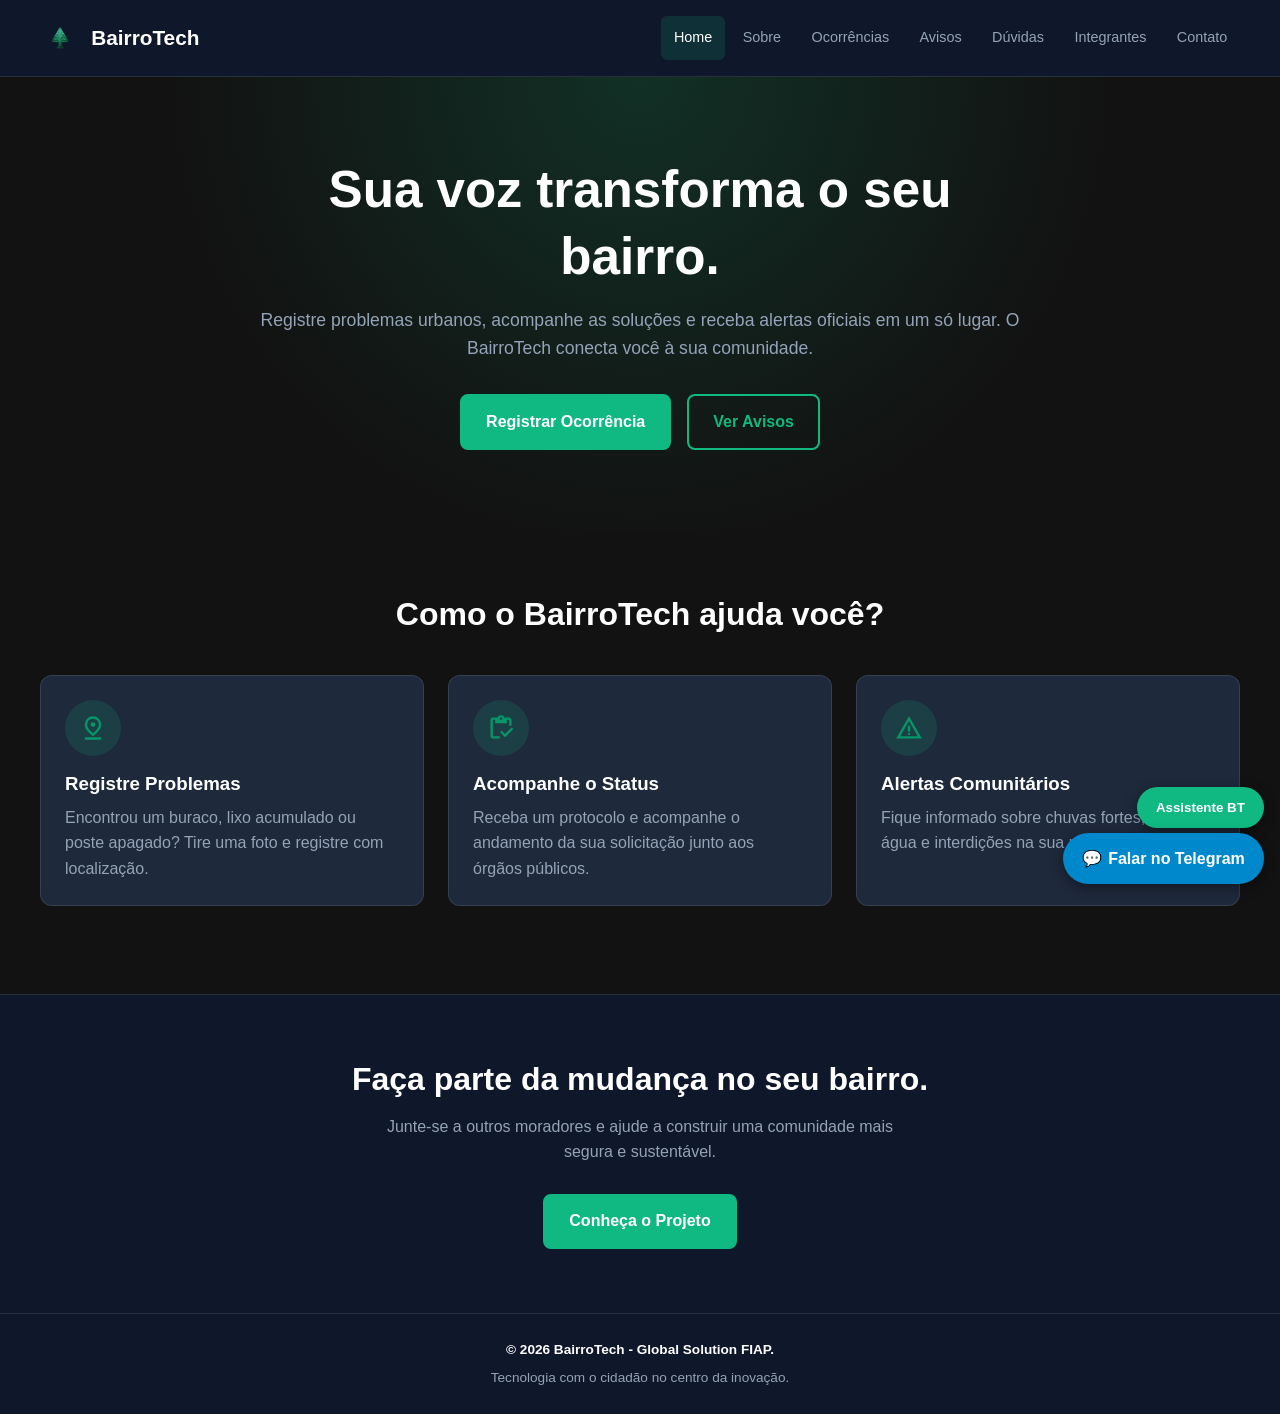
==== commit 1fa86382: "feat: adiciona atalho para bot no telegram em todas as páginas" ====
--- a/index.html
+++ b/index.html
@@ -146,5 +146,11 @@
     </footer>
     <script src="js/menu.js"></script>
     <script src="js/webchat.js"></script>
+    <a href="https://t.me/BairroTechBot?start=site" 
+      target="_blank" 
+      rel="noopener noreferrer" 
+      class="telegram-botao">
+      <span>💬</span> Falar no Telegram
+    </a>
   </body>
 </html>
--- a/css/componentes.css
+++ b/css/componentes.css
@@ -584,7 +584,7 @@
 .webchat-botao {
     position: fixed;
     right: 1rem;
-    bottom: 1rem;
+    bottom: 4.5rem; /* Subiu para dar espaço ao Telegram */
     z-index: 200;
     padding: 0.8rem 1.2rem;
     border: 0;
@@ -595,7 +595,6 @@
     box-shadow: 0 4px 14px rgba(0, 0, 0, 0.4);
     transition: var(--transicao);
 }
-
 .webchat-botao:hover {
     background-color: var(--verde-hover);
 }
@@ -609,12 +608,12 @@
 .webchat-janela {
     position: fixed;
     right: 1rem;
-    bottom: 4.5rem;
+    bottom: 8.5rem; /* O botao do Telegram fica embaixo, o do webchat acima */
     z-index: 200;
     display: flex;
     flex-direction: column;
     width: min(360px, calc(100% - 2rem));
-    height: min(480px, calc(100% - 6rem));
+    height: min(480px, calc(100% - 9rem)); /* não estourar o topo da tela */
     background-color: var(--fundo-card);
     border: 1px solid var(--borda-padrao);
     border-radius: 12px;
@@ -711,4 +710,31 @@
 .webchat-enviar {
     padding: 0.6rem 1rem;
     font-size: 0.9rem;
+}
+/* Botão flutuante do Telegram */
+.telegram-botao {
+    position: fixed;
+    right: 1rem;
+    bottom: 1rem; /* Bem na parte inferior */
+    z-index: 200;
+    padding: 0.8rem 1.2rem;
+    border: 0;
+    border-radius: 999px;
+    background-color: #0088cc;
+    color: #FFFFFF;
+    font-weight: 600;
+    text-decoration: none;
+    box-shadow: 0 4px 14px rgba(0, 0, 0, 0.4);
+    transition: var(--transicao);
+    display: flex;
+    align-items: center;
+    gap: 0.4rem;
+}
+
+.telegram-botao:hover {
+    background-color: #073e21;
+}
+.telegram-botao:focus-visible {
+    outline: 2px solid #FFFFFF;
+    outline-offset: 3px;
 }
